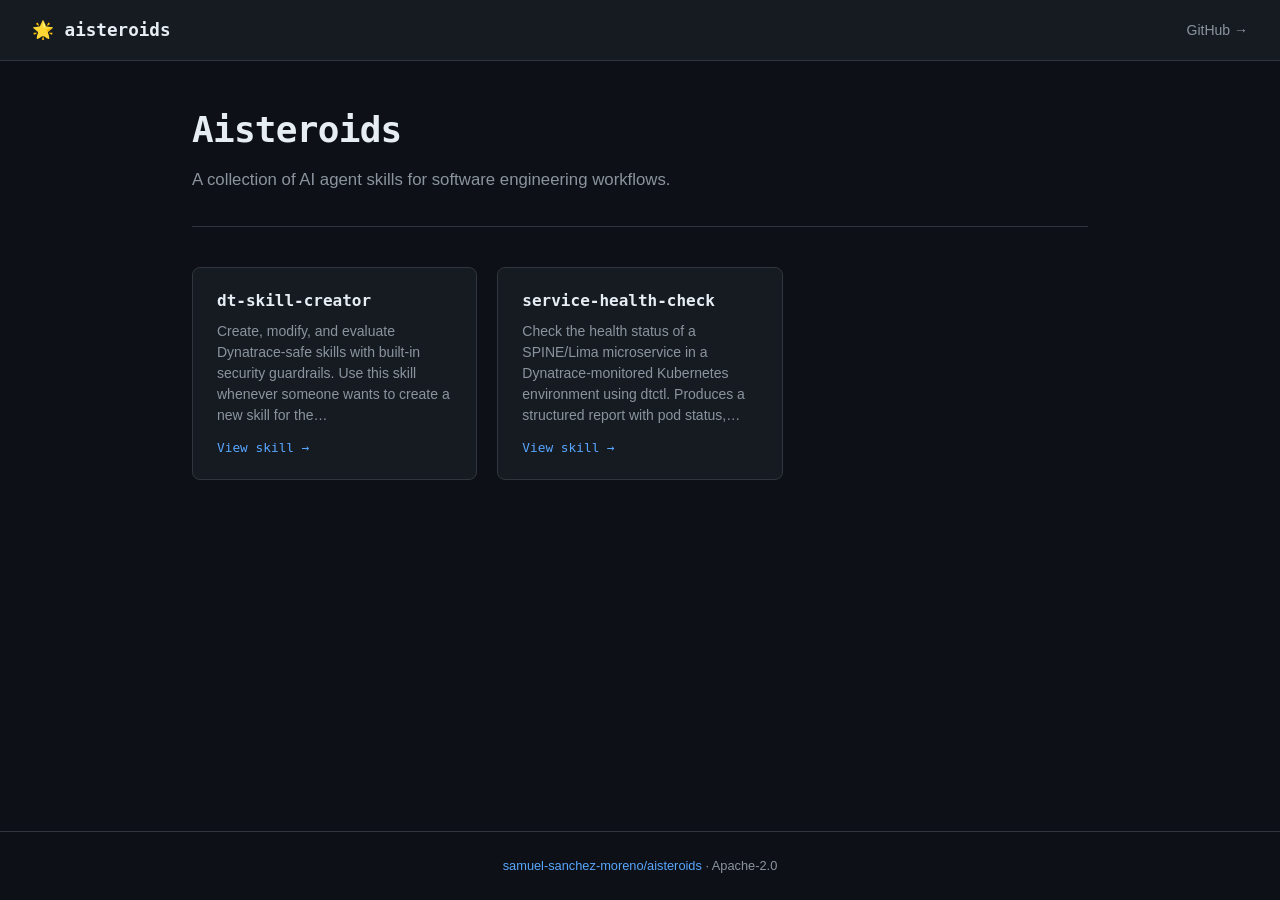
==== docs/index.html @ 7b1b76ed "feat: add marketplace static site with GitHub Pages deployment - scripts/generate_site.py: generates" ====
<!DOCTYPE html>
<html lang="en">
<head>
  <meta charset="UTF-8" />
  <meta name="viewport" content="width=device-width, initial-scale=1.0" />
  <title>Aisteroids — AI Agent Skills</title>
  <meta name="description" content="A marketplace of AI agent skills for software engineering workflows." />
  <link rel="stylesheet" href="style.css" />
</head>
<body>
  <header class="site-header">
    <a href="./" class="site-logo">🌟 aisteroids</a>
    <a href="https://github.com/samuel-sanchez-moreno/aisteroids" class="header-link" target="_blank" rel="noopener">GitHub →</a>
  </header>
  <main>
<section class="hero">
  <h1>Aisteroids</h1>
  <p class="tagline">A collection of AI agent skills for software engineering workflows.</p>
</section>
<section class="skills-grid">
  <article class="skill-card">
    <h2><a href="skills/dt-skill-creator/">dt-skill-creator</a></h2>
    <p>Create, modify, and evaluate Dynatrace-safe skills with built-in security guardrails. Use this skill whenever someone wants to create a new skill for the…</p>
    <a class="card-link" href="skills/dt-skill-creator/">View skill →</a>
  </article>
  <article class="skill-card">
    <h2><a href="skills/service-health-check/">service-health-check</a></h2>
    <p>Check the health status of a SPINE/Lima microservice in a Dynatrace-monitored Kubernetes environment using dtctl. Produces a structured report with pod status,…</p>
    <a class="card-link" href="skills/service-health-check/">View skill →</a>
  </article>
</section>

  </main>
  <footer>
    <p>
      <a href="https://github.com/samuel-sanchez-moreno/aisteroids" target="_blank" rel="noopener">samuel-sanchez-moreno/aisteroids</a>
      · Apache-2.0
    </p>
  </footer>
  <script>
    document.querySelectorAll('.copy-btn').forEach(function(btn) {
      btn.addEventListener('click', function() {
        var code = btn.previousElementSibling.textContent;
        navigator.clipboard.writeText(code).then(function() {
          btn.textContent = 'Copied!';
          setTimeout(function() { btn.textContent = 'Copy'; }, 1500);
        });
      });
    });
  </script>
</body>
</html>
---- docs/style.css ----
/* Aisteroids Marketplace — style.css */

*, *::before, *::after {
  box-sizing: border-box;
  margin: 0;
  padding: 0;
}

:root {
  --bg: #0d1117;
  --surface: #161b22;
  --border: #30363d;
  --accent: #58a6ff;
  --accent-hover: #79c0ff;
  --text: #e6edf3;
  --text-muted: #8b949e;
  --font-mono: 'SF Mono', 'Fira Code', 'Cascadia Code', Menlo, Consolas, monospace;
  --font-sans: -apple-system, BlinkMacSystemFont, 'Segoe UI', Helvetica, Arial, sans-serif;
  --radius: 8px;
}

body {
  background: var(--bg);
  color: var(--text);
  font-family: var(--font-sans);
  font-size: 16px;
  line-height: 1.6;
  min-height: 100vh;
  display: flex;
  flex-direction: column;
}

a {
  color: var(--accent);
  text-decoration: none;
}
a:hover {
  color: var(--accent-hover);
  text-decoration: underline;
}

/* ── Header ──────────────────────────────────────── */
.site-header {
  display: flex;
  justify-content: space-between;
  align-items: center;
  padding: 1rem 2rem;
  border-bottom: 1px solid var(--border);
  background: var(--surface);
}

.site-logo {
  font-family: var(--font-mono);
  font-size: 1.1rem;
  font-weight: 600;
  color: var(--text);
  text-decoration: none;
}
.site-logo:hover {
  color: var(--accent-hover);
  text-decoration: none;
}

.header-link {
  font-size: 0.875rem;
  color: var(--text-muted);
}
.header-link:hover {
  color: var(--accent-hover);
}

/* ── Main ────────────────────────────────────────── */
main {
  flex: 1;
  max-width: 960px;
  width: 100%;
  margin: 0 auto;
  padding: 2.5rem 2rem;
}

/* ── Hero ────────────────────────────────────────── */
.hero {
  margin-bottom: 2.5rem;
  padding-bottom: 2rem;
  border-bottom: 1px solid var(--border);
}

.hero h1 {
  font-family: var(--font-mono);
  font-size: 2.25rem;
  font-weight: 700;
  letter-spacing: -0.02em;
  margin-bottom: 0.5rem;
}

.tagline {
  color: var(--text-muted);
  font-size: 1.05rem;
}

/* ── Skills grid ─────────────────────────────────── */
.skills-grid {
  display: grid;
  grid-template-columns: repeat(auto-fill, minmax(280px, 1fr));
  gap: 1.25rem;
}

.skill-card {
  background: var(--surface);
  border: 1px solid var(--border);
  border-radius: var(--radius);
  padding: 1.25rem 1.5rem;
  display: flex;
  flex-direction: column;
  gap: 0.5rem;
  transition: border-color 0.15s ease;
}
.skill-card:hover {
  border-color: var(--accent);
}

.skill-card h2 {
  font-size: 1rem;
  font-family: var(--font-mono);
  font-weight: 600;
}
.skill-card h2 a {
  color: var(--text);
}
.skill-card h2 a:hover {
  color: var(--accent-hover);
  text-decoration: none;
}

.skill-card p {
  color: var(--text-muted);
  font-size: 0.875rem;
  line-height: 1.5;
  flex: 1;
}

.card-link {
  font-size: 0.8rem;
  font-family: var(--font-mono);
  color: var(--accent);
  align-self: flex-start;
  margin-top: 0.25rem;
}

/* ── Skill detail ────────────────────────────────── */
.skill-detail {
  max-width: 720px;
}

.breadcrumb {
  margin-bottom: 1.5rem;
  font-size: 0.875rem;
}
.breadcrumb a {
  color: var(--text-muted);
}
.breadcrumb a:hover {
  color: var(--accent-hover);
}

.skill-detail h1 {
  font-family: var(--font-mono);
  font-size: 1.75rem;
  font-weight: 700;
  margin-bottom: 1rem;
}

.skill-description {
  color: var(--text-muted);
  font-size: 0.975rem;
  line-height: 1.7;
  margin-bottom: 2rem;
}

/* ── Install section ─────────────────────────────── */
.install-section h2 {
  font-size: 1rem;
  font-weight: 600;
  margin-bottom: 0.75rem;
  color: var(--text-muted);
  text-transform: uppercase;
  letter-spacing: 0.05em;
  font-size: 0.75rem;
}

.code-block {
  position: relative;
  background: var(--surface);
  border: 1px solid var(--border);
  border-radius: var(--radius);
  padding: 1rem 1.25rem;
  margin-bottom: 1rem;
  overflow: auto;
}

.code-block pre {
  font-family: var(--font-mono);
  font-size: 0.82rem;
  line-height: 1.65;
  white-space: pre;
  color: var(--text);
  padding-right: 4rem;
}

.copy-btn {
  position: absolute;
  top: 0.6rem;
  right: 0.75rem;
  background: var(--border);
  border: none;
  border-radius: 4px;
  color: var(--text-muted);
  cursor: pointer;
  font-family: var(--font-mono);
  font-size: 0.72rem;
  padding: 0.25rem 0.6rem;
  transition: background 0.15s ease, color 0.15s ease;
}
.copy-btn:hover {
  background: var(--accent);
  color: var(--bg);
}

/* ── Footer ──────────────────────────────────────── */
footer {
  text-align: center;
  padding: 1.5rem;
  border-top: 1px solid var(--border);
  font-size: 0.8rem;
  color: var(--text-muted);
}

/* ── Responsive ──────────────────────────────────── */
@media (max-width: 600px) {
  .site-header { padding: 0.75rem 1rem; }
  main { padding: 1.5rem 1rem; }
  .hero h1 { font-size: 1.75rem; }
  .skills-grid { grid-template-columns: 1fr; }
}
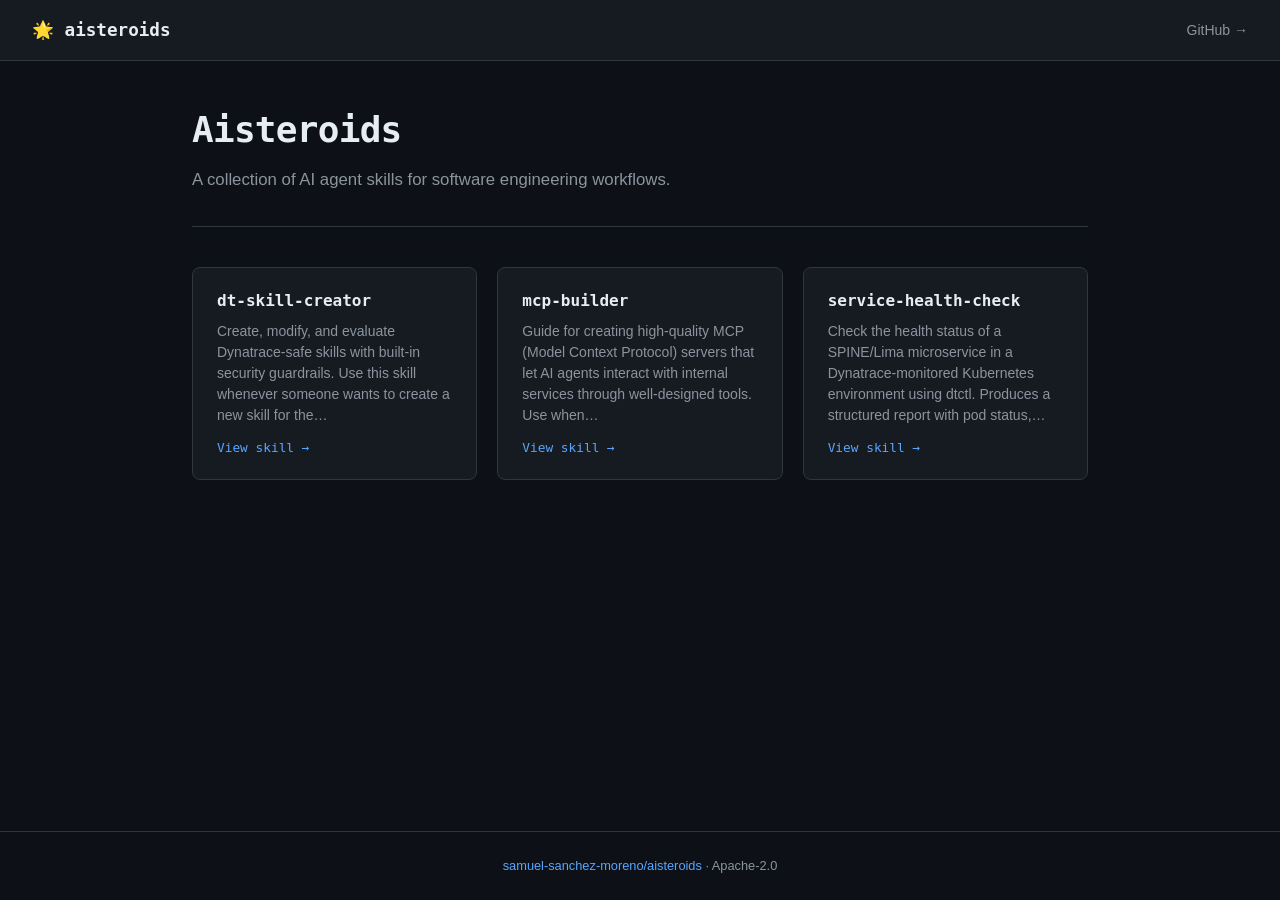
==== commit 3df352f6: "feat: add mcp-builder skill (DT-safe port of anthropics/skills) - SKILL.md: 4-phase workflow (Resear" ====
--- a/docs/index.html
+++ b/docs/index.html
@@ -22,6 +22,11 @@
     <h2><a href="skills/dt-skill-creator/">dt-skill-creator</a></h2>
     <p>Create, modify, and evaluate Dynatrace-safe skills with built-in security guardrails. Use this skill whenever someone wants to create a new skill for the…</p>
     <a class="card-link" href="skills/dt-skill-creator/">View skill →</a>
+  </article>
+  <article class="skill-card">
+    <h2><a href="skills/mcp-builder/">mcp-builder</a></h2>
+    <p>Guide for creating high-quality MCP (Model Context Protocol) servers that let AI agents interact with internal services through well-designed tools. Use when…</p>
+    <a class="card-link" href="skills/mcp-builder/">View skill →</a>
   </article>
   <article class="skill-card">
     <h2><a href="skills/service-health-check/">service-health-check</a></h2>
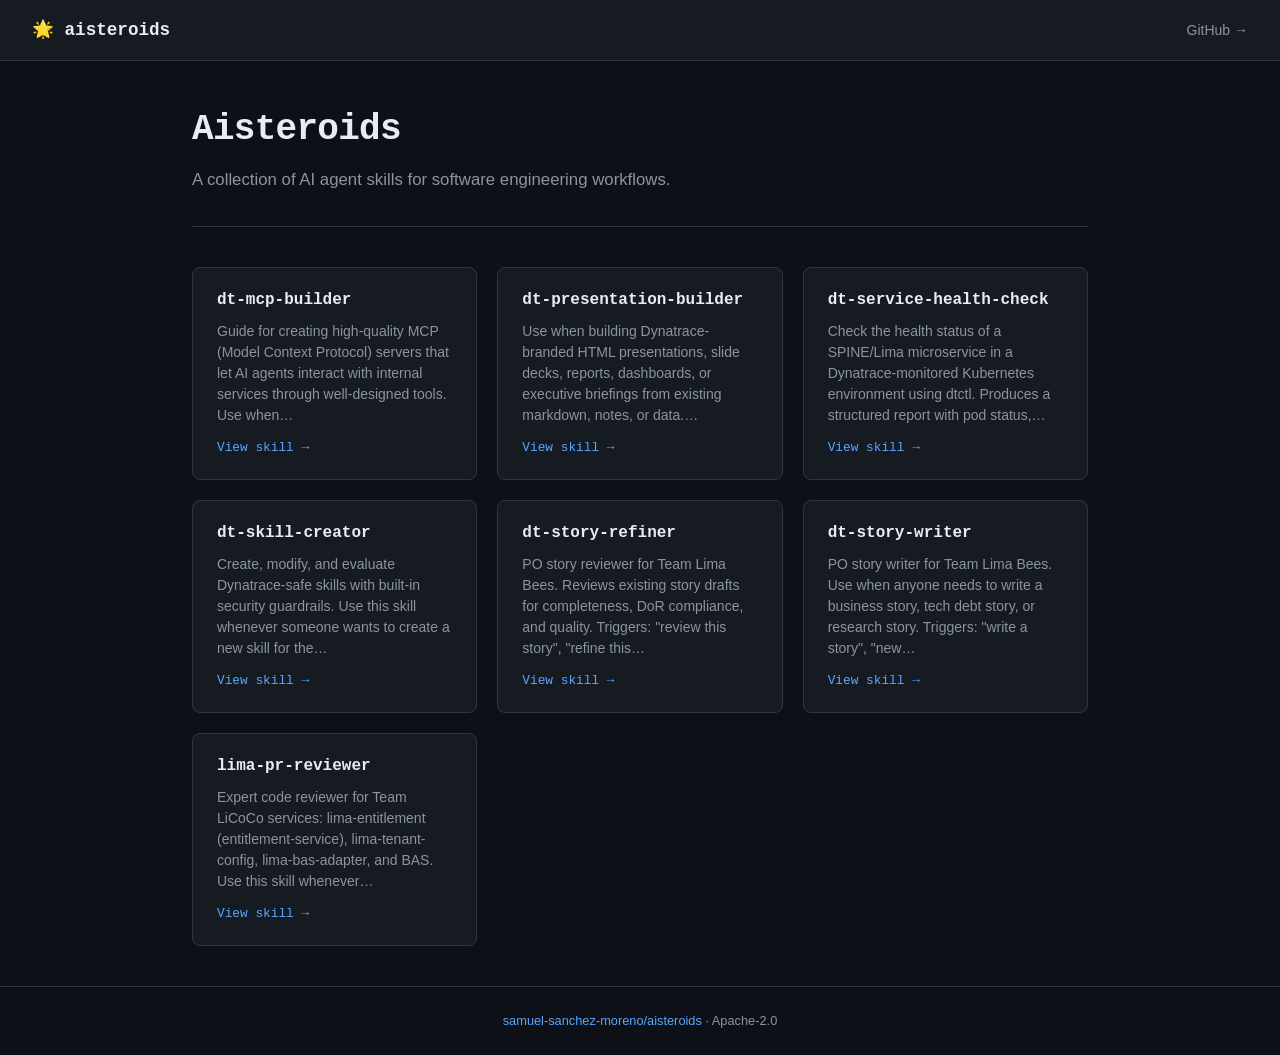
==== commit 113e9713: "feat(dt-presentation-builder): add presentation builder skill with Strato design system Includes SKI" ====
--- a/docs/index.html
+++ b/docs/index.html
@@ -19,19 +19,39 @@
 </section>
 <section class="skills-grid">
   <article class="skill-card">
+    <h2><a href="skills/dt-mcp-builder/">dt-mcp-builder</a></h2>
+    <p>Guide for creating high-quality MCP (Model Context Protocol) servers that let AI agents interact with internal services through well-designed tools. Use when…</p>
+    <a class="card-link" href="skills/dt-mcp-builder/">View skill →</a>
+  </article>
+  <article class="skill-card">
+    <h2><a href="skills/dt-presentation-builder/">dt-presentation-builder</a></h2>
+    <p>Use when building Dynatrace-branded HTML presentations, slide decks, reports, dashboards, or executive briefings from existing markdown, notes, or data.…</p>
+    <a class="card-link" href="skills/dt-presentation-builder/">View skill →</a>
+  </article>
+  <article class="skill-card">
+    <h2><a href="skills/dt-service-health-check/">dt-service-health-check</a></h2>
+    <p>Check the health status of a SPINE/Lima microservice in a Dynatrace-monitored Kubernetes environment using dtctl. Produces a structured report with pod status,…</p>
+    <a class="card-link" href="skills/dt-service-health-check/">View skill →</a>
+  </article>
+  <article class="skill-card">
     <h2><a href="skills/dt-skill-creator/">dt-skill-creator</a></h2>
     <p>Create, modify, and evaluate Dynatrace-safe skills with built-in security guardrails. Use this skill whenever someone wants to create a new skill for the…</p>
     <a class="card-link" href="skills/dt-skill-creator/">View skill →</a>
   </article>
   <article class="skill-card">
-    <h2><a href="skills/mcp-builder/">mcp-builder</a></h2>
-    <p>Guide for creating high-quality MCP (Model Context Protocol) servers that let AI agents interact with internal services through well-designed tools. Use when…</p>
-    <a class="card-link" href="skills/mcp-builder/">View skill →</a>
+    <h2><a href="skills/dt-story-refiner/">dt-story-refiner</a></h2>
+    <p>PO story reviewer for Team Lima Bees. Reviews existing story drafts for completeness, DoR compliance, and quality. Triggers: &quot;review this story&quot;, &quot;refine this…</p>
+    <a class="card-link" href="skills/dt-story-refiner/">View skill →</a>
   </article>
   <article class="skill-card">
-    <h2><a href="skills/service-health-check/">service-health-check</a></h2>
-    <p>Check the health status of a SPINE/Lima microservice in a Dynatrace-monitored Kubernetes environment using dtctl. Produces a structured report with pod status,…</p>
-    <a class="card-link" href="skills/service-health-check/">View skill →</a>
+    <h2><a href="skills/dt-story-writer/">dt-story-writer</a></h2>
+    <p>PO story writer for Team Lima Bees. Use when anyone needs to write a business story, tech debt story, or research story. Triggers: &quot;write a story&quot;, &quot;new…</p>
+    <a class="card-link" href="skills/dt-story-writer/">View skill →</a>
+  </article>
+  <article class="skill-card">
+    <h2><a href="skills/lima-pr-reviewer/">lima-pr-reviewer</a></h2>
+    <p>Expert code reviewer for Team LiCoCo services: lima-entitlement (entitlement-service), lima-tenant-config, lima-bas-adapter, and BAS. Use this skill whenever…</p>
+    <a class="card-link" href="skills/lima-pr-reviewer/">View skill →</a>
   </article>
 </section>
 
